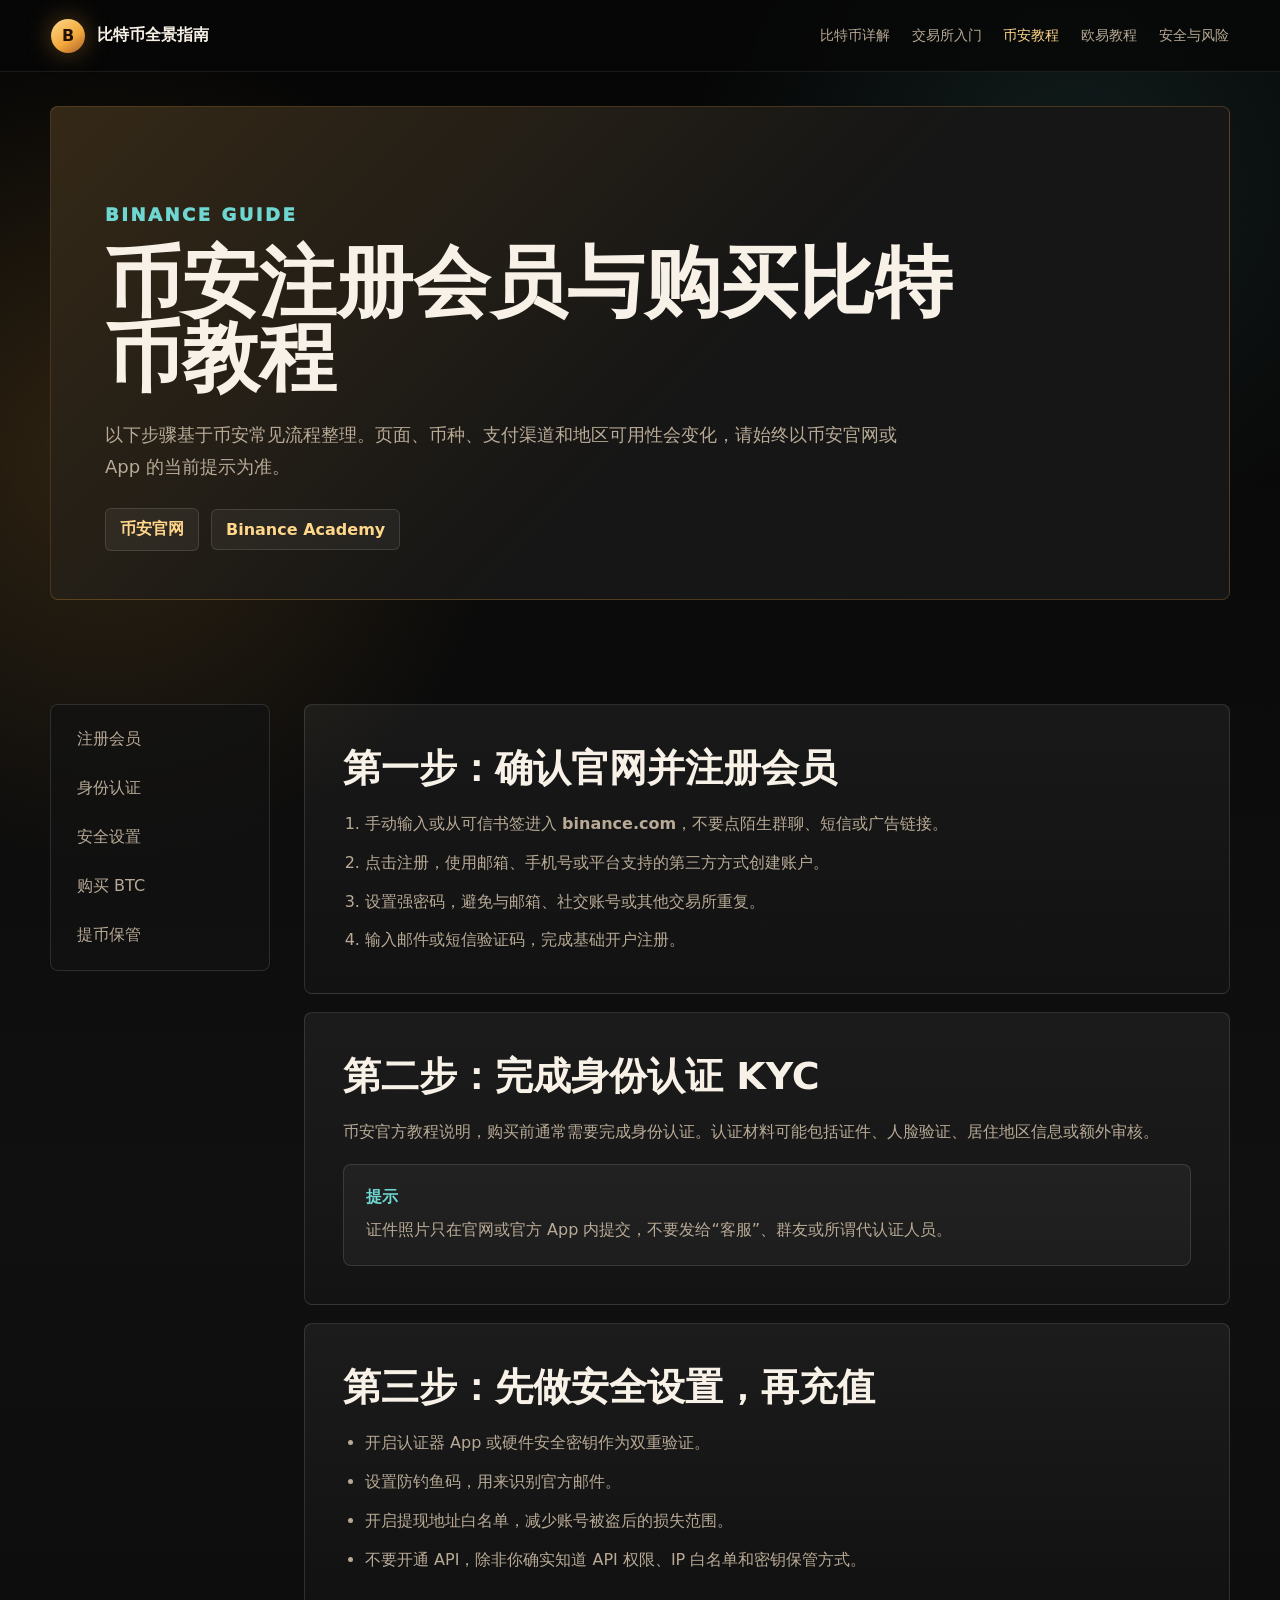
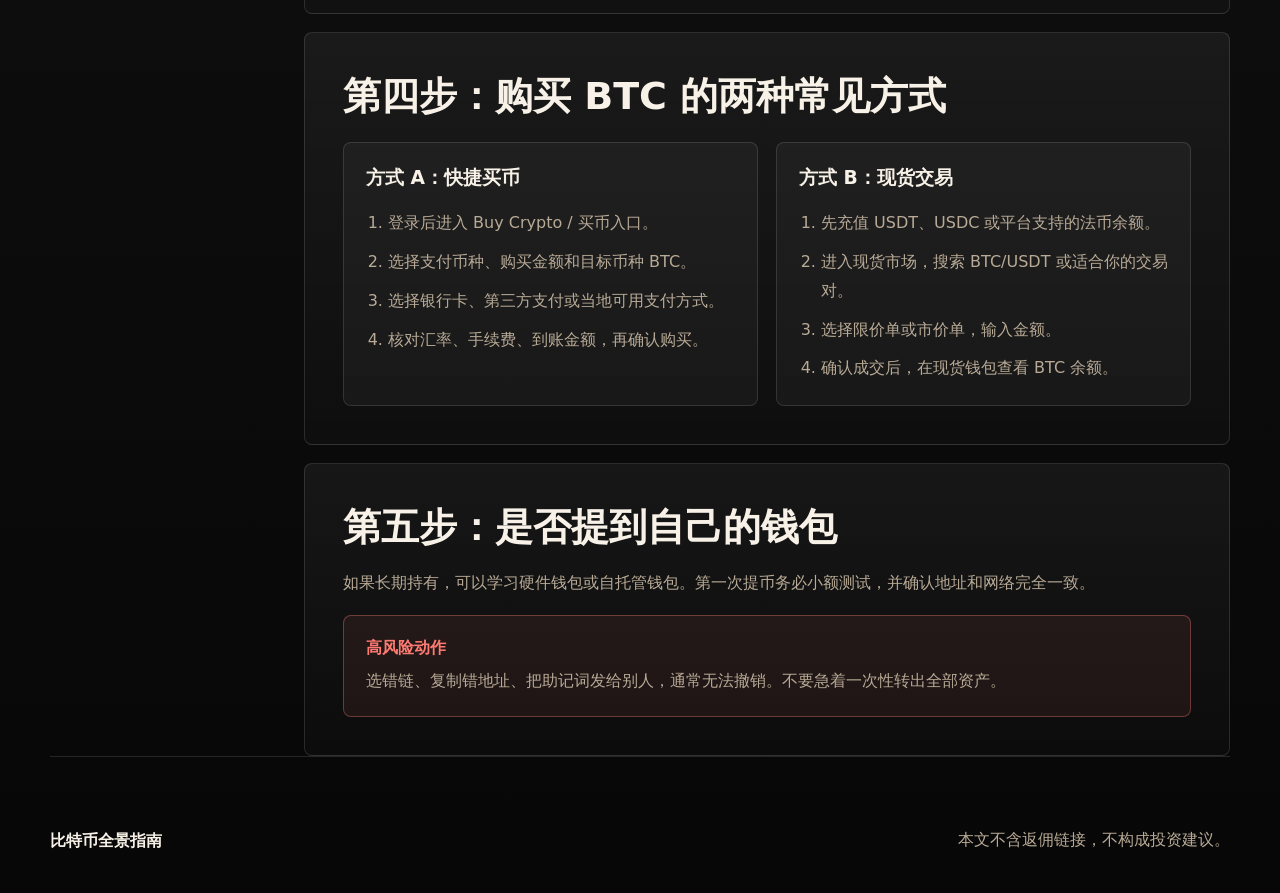
==== binance.html @ 7fe385a3 "Expand bitcoin site with exchange tutorials" ====
<!doctype html>
<html lang="zh-CN">
  <head>
    <meta charset="UTF-8" />
    <meta name="viewport" content="width=device-width, initial-scale=1.0" />
    <title>币安注册与购买教程 | 比特币全景指南</title>
    <meta name="description" content="币安注册会员、身份认证、账户安全、快捷买币和现货购买 BTC 的新手流程。" />
    <link rel="stylesheet" href="style.css" />
  </head>
  <body>
    <header class="site-header">
      <a class="brand" href="index.html"><span class="brand-mark">B</span><span>比特币全景指南</span></a>
      <button class="menu-button" type="button" aria-label="打开导航" aria-expanded="false">☰</button>
      <nav class="nav" aria-label="主要导航">
        <a href="bitcoin.html">比特币详解</a>
        <a href="exchanges.html">交易所入门</a>
        <a class="active" href="binance.html">币安教程</a>
        <a href="okx.html">欧易教程</a>
        <a href="security.html">安全与风险</a>
      </nav>
    </header>

    <main class="subpage">
      <section class="page-hero exchange-hero">
        <p class="eyebrow">Binance Guide</p>
        <h1>币安注册会员与购买比特币教程</h1>
        <p>以下步骤基于币安常见流程整理。页面、币种、支付渠道和地区可用性会变化，请始终以币安官网或 App 的当前提示为准。</p>
        <div class="source-links">
          <a href="https://www.binance.com/" target="_blank" rel="noreferrer">币安官网</a>
          <a href="https://academy.binance.com/" target="_blank" rel="noreferrer">Binance Academy</a>
        </div>
      </section>

      <section class="section tutorial-layout">
        <aside class="toc">
          <a href="#register">注册会员</a>
          <a href="#verify">身份认证</a>
          <a href="#secure">安全设置</a>
          <a href="#buy">购买 BTC</a>
          <a href="#withdraw">提币保管</a>
        </aside>
        <div class="article-stack">
          <article id="register" class="article-block">
            <h2>第一步：确认官网并注册会员</h2>
            <ol class="steps">
              <li>手动输入或从可信书签进入 <strong>binance.com</strong>，不要点陌生群聊、短信或广告链接。</li>
              <li>点击注册，使用邮箱、手机号或平台支持的第三方方式创建账户。</li>
              <li>设置强密码，避免与邮箱、社交账号或其他交易所重复。</li>
              <li>输入邮件或短信验证码，完成基础开户注册。</li>
            </ol>
          </article>
          <article id="verify" class="article-block">
            <h2>第二步：完成身份认证 KYC</h2>
            <p>币安官方教程说明，购买前通常需要完成身份认证。认证材料可能包括证件、人脸验证、居住地区信息或额外审核。</p>
            <div class="tip-box"><strong>提示</strong><span>证件照片只在官网或官方 App 内提交，不要发给“客服”、群友或所谓代认证人员。</span></div>
          </article>
          <article id="secure" class="article-block">
            <h2>第三步：先做安全设置，再充值</h2>
            <ul class="bullet-list">
              <li>开启认证器 App 或硬件安全密钥作为双重验证。</li>
              <li>设置防钓鱼码，用来识别官方邮件。</li>
              <li>开启提现地址白名单，减少账号被盗后的损失范围。</li>
              <li>不要开通 API，除非你确实知道 API 权限、IP 白名单和密钥保管方式。</li>
            </ul>
          </article>
          <article id="buy" class="article-block">
            <h2>第四步：购买 BTC 的两种常见方式</h2>
            <div class="method-grid">
              <div>
                <h3>方式 A：快捷买币</h3>
                <ol class="steps">
                  <li>登录后进入 Buy Crypto / 买币入口。</li>
                  <li>选择支付币种、购买金额和目标币种 BTC。</li>
                  <li>选择银行卡、第三方支付或当地可用支付方式。</li>
                  <li>核对汇率、手续费、到账金额，再确认购买。</li>
                </ol>
              </div>
              <div>
                <h3>方式 B：现货交易</h3>
                <ol class="steps">
                  <li>先充值 USDT、USDC 或平台支持的法币余额。</li>
                  <li>进入现货市场，搜索 BTC/USDT 或适合你的交易对。</li>
                  <li>选择限价单或市价单，输入金额。</li>
                  <li>确认成交后，在现货钱包查看 BTC 余额。</li>
                </ol>
              </div>
            </div>
          </article>
          <article id="withdraw" class="article-block">
            <h2>第五步：是否提到自己的钱包</h2>
            <p>如果长期持有，可以学习硬件钱包或自托管钱包。第一次提币务必小额测试，并确认地址和网络完全一致。</p>
            <div class="danger-box"><strong>高风险动作</strong><span>选错链、复制错地址、把助记词发给别人，通常无法撤销。不要急着一次性转出全部资产。</span></div>
          </article>
        </div>
      </section>
    </main>

    <footer class="site-footer"><p>比特币全景指南</p><span>本文不含返佣链接，不构成投资建议。</span></footer>
    <script src="script.js"></script>
  </body>
</html>
---- style.css ----
:root {
  color-scheme: dark;
  --bg: #070707;
  --panel: #121212;
  --panel-2: #181512;
  --text: #f7f1e7;
  --muted: #b8aa96;
  --gold: #f2a83b;
  --gold-soft: #ffd78a;
  --copper: #a95d2b;
  --cyan: #6ed7d1;
  --green: #59d08d;
  --red: #ff7b72;
  --line: rgba(255, 255, 255, 0.12);
  --shadow: 0 24px 80px rgba(0, 0, 0, 0.36);
}

* { box-sizing: border-box; }
html { scroll-behavior: smooth; }
body {
  margin: 0;
  font-family: Inter, ui-sans-serif, system-ui, -apple-system, BlinkMacSystemFont, "Segoe UI", "PingFang SC",
    "Microsoft YaHei", sans-serif;
  background:
    radial-gradient(circle at 8% 18%, rgba(242, 168, 59, 0.16), transparent 26rem),
    radial-gradient(circle at 84% 6%, rgba(110, 215, 209, 0.1), transparent 24rem),
    linear-gradient(180deg, #050505 0%, #101010 48%, #070707 100%);
  color: var(--text);
}
a { color: inherit; text-decoration: none; }
p { color: var(--muted); line-height: 1.75; }
h1, h2, h3, p { margin-top: 0; }

.site-header {
  position: fixed;
  z-index: 20;
  top: 0;
  left: 0;
  right: 0;
  display: flex;
  align-items: center;
  justify-content: space-between;
  gap: 24px;
  min-height: 72px;
  padding: 16px clamp(20px, 4vw, 56px);
  background: rgba(7, 7, 7, 0.74);
  border-bottom: 1px solid rgba(255, 255, 255, 0.08);
  backdrop-filter: blur(18px);
}
.brand, .nav, .hero-actions, .stats-band, .feature, .supply-note, .source-links { display: flex; align-items: center; }
.brand { gap: 12px; font-weight: 900; white-space: nowrap; }
.brand-mark {
  display: grid;
  place-items: center;
  width: 34px;
  height: 34px;
  border-radius: 50%;
  background: linear-gradient(145deg, var(--gold-soft), var(--gold) 58%, var(--copper));
  color: #221100;
  box-shadow: 0 0 26px rgba(242, 168, 59, 0.35);
}
.nav { gap: clamp(12px, 1.7vw, 24px); color: var(--muted); font-size: 14px; }
.nav a { transition: color 180ms ease; }
.nav a:hover, .nav a.active { color: var(--gold-soft); }
.menu-button {
  display: none;
  width: 42px;
  height: 42px;
  border: 1px solid var(--line);
  border-radius: 6px;
  color: var(--gold-soft);
  background: rgba(255, 255, 255, 0.06);
  font-size: 22px;
}

.hero {
  position: relative;
  min-height: 92vh;
  display: grid;
  align-items: center;
  overflow: hidden;
  padding: 150px clamp(22px, 7vw, 96px) 80px;
}
.hero-image, .hero-shade { position: absolute; inset: 0; }
.hero-image { width: 100%; height: 100%; object-fit: cover; object-position: center; }
.hero-shade {
  background:
    linear-gradient(90deg, rgba(5, 5, 5, 0.96) 0%, rgba(5, 5, 5, 0.82) 34%, rgba(5, 5, 5, 0.28) 70%),
    linear-gradient(180deg, rgba(5, 5, 5, 0.2) 0%, rgba(5, 5, 5, 0.9) 100%);
}
.hero-content { position: relative; z-index: 2; max-width: 780px; }
.eyebrow {
  margin: 0 0 14px;
  color: var(--cyan);
  font-size: 12px;
  font-weight: 950;
  letter-spacing: 0.14em;
  text-transform: uppercase;
}
h1 { max-width: 900px; margin-bottom: 24px; font-size: clamp(44px, 7vw, 88px); line-height: 0.98; }
.hero-copy { max-width: 720px; margin-bottom: 34px; color: #e3d5c0; font-size: clamp(17px, 2vw, 21px); }
.hero-actions { gap: 14px; flex-wrap: wrap; }
.button {
  display: inline-flex;
  align-items: center;
  justify-content: center;
  min-height: 44px;
  padding: 0 18px;
  border: 1px solid var(--line);
  border-radius: 6px;
  font-weight: 800;
}
.button.primary { color: #1b0d00; border-color: transparent; background: linear-gradient(145deg, var(--gold-soft), var(--gold)); }
.button.ghost { background: rgba(255, 255, 255, 0.06); }

.stats-band {
  width: min(1180px, calc(100% - 44px));
  margin: -44px auto 0;
  position: relative;
  z-index: 4;
  justify-content: space-between;
  gap: 1px;
  overflow: hidden;
  border: 1px solid var(--line);
  border-radius: 8px;
  background: rgba(18, 18, 18, 0.92);
  box-shadow: var(--shadow);
  backdrop-filter: blur(18px);
}
.stats-band > div { flex: 1; padding: 26px; background: linear-gradient(180deg, rgba(255, 255, 255, 0.035), rgba(255, 255, 255, 0.01)); }
.stat-value, .stat-label { display: block; }
.stat-value { color: var(--gold-soft); font-size: clamp(22px, 2.6vw, 34px); font-weight: 950; }
.stat-label { margin-top: 8px; color: var(--muted); font-size: 14px; }

.section { width: min(1180px, calc(100% - 44px)); margin: 0 auto; padding: 104px 0 0; }
.section-heading { max-width: 660px; }
.section-heading.wide { max-width: 860px; }
.section-heading h2, .split-panel h2 { margin-bottom: 18px; font-size: clamp(32px, 4.2vw, 58px); line-height: 1.08; }

.page-grid, .prep-grid, .security-grid, .method-grid, .risk-grid {
  display: grid;
  gap: 18px;
}
.page-grid { grid-template-columns: repeat(5, 1fr); margin-top: 36px; }
.page-card, .prep-grid article, .article-block, .risk-card, .checklist div {
  border: 1px solid var(--line);
  border-radius: 8px;
  background: linear-gradient(180deg, rgba(255, 255, 255, 0.055), rgba(255, 255, 255, 0.02));
}
.page-card { min-height: 250px; padding: 24px; transition: transform 180ms ease, border-color 180ms ease; }
.page-card:hover { transform: translateY(-4px); border-color: rgba(242, 168, 59, 0.5); }
.page-card span, .prep-grid span { color: var(--gold-soft); font-weight: 950; }
.page-card h3, .prep-grid h3 { margin: 24px 0 12px; font-size: 22px; }

.split-panel {
  display: grid;
  grid-template-columns: 0.9fr 1.1fr;
  gap: clamp(34px, 6vw, 76px);
  align-items: start;
}
.checklist { display: grid; gap: 14px; }
.checklist div { padding: 22px; }
.checklist strong, .checklist span { display: block; }
.checklist strong { color: var(--gold-soft); margin-bottom: 8px; }
.checklist span { color: var(--muted); line-height: 1.65; }

.subpage { padding-top: 72px; }
.page-hero {
  width: min(1180px, calc(100% - 44px));
  margin: 0 auto;
  padding: 92px 0 34px;
}
.page-hero h1 { font-size: clamp(42px, 6vw, 78px); }
.page-hero p { max-width: 820px; font-size: 18px; }
.exchange-hero {
  padding: 92px clamp(24px, 5vw, 54px) 48px;
  margin-top: 34px;
  border: 1px solid rgba(242, 168, 59, 0.22);
  border-radius: 8px;
  background: linear-gradient(135deg, rgba(242, 168, 59, 0.16), rgba(255, 255, 255, 0.025) 56%), #101010;
}
.okx-tone { border-color: rgba(110, 215, 209, 0.25); background: linear-gradient(135deg, rgba(110, 215, 209, 0.14), rgba(255, 255, 255, 0.025) 56%), #101010; }
.source-links { gap: 12px; flex-wrap: wrap; margin-top: 26px; }
.source-links a {
  padding: 10px 14px;
  border: 1px solid var(--line);
  border-radius: 6px;
  color: var(--gold-soft);
  background: rgba(255, 255, 255, 0.05);
  font-weight: 800;
}

.content-layout, .tutorial-layout {
  display: grid;
  grid-template-columns: 220px minmax(0, 1fr);
  gap: 34px;
  align-items: start;
}
.toc {
  position: sticky;
  top: 96px;
  display: grid;
  gap: 8px;
  padding: 14px;
  border: 1px solid var(--line);
  border-radius: 8px;
  background: rgba(18, 18, 18, 0.78);
}
.toc a { padding: 10px 12px; border-radius: 6px; color: var(--muted); }
.toc a:hover { color: var(--gold-soft); background: rgba(255, 255, 255, 0.05); }
.article-stack { display: grid; gap: 18px; }
.article-block { padding: clamp(24px, 4vw, 38px); }
.article-block h2 { font-size: clamp(26px, 3vw, 38px); margin-bottom: 16px; }

.flow, .metric-row {
  display: grid;
  gap: 12px;
  margin-top: 22px;
}
.flow { grid-template-columns: repeat(5, 1fr); }
.flow span, .metric-row div {
  padding: 16px;
  border: 1px solid var(--line);
  border-radius: 8px;
  text-align: center;
  background: rgba(255, 255, 255, 0.04);
}
.metric-row { grid-template-columns: repeat(3, 1fr); }
.metric-row strong, .metric-row span { display: block; }
.metric-row strong { color: var(--gold-soft); font-size: 30px; }
.metric-row span { color: var(--muted); margin-top: 6px; }

.prep-grid { grid-template-columns: repeat(4, 1fr); margin-top: 32px; }
.prep-grid article { min-height: 220px; padding: 24px; }
.compare-table {
  margin-top: 28px;
  overflow: hidden;
  border: 1px solid var(--line);
  border-radius: 8px;
}
.table-row { display: grid; grid-template-columns: 1fr 1.2fr 2fr; gap: 1px; background: var(--line); }
.table-row span { padding: 18px; background: #101010; color: var(--muted); line-height: 1.6; }
.table-row.head span { color: var(--gold-soft); font-weight: 900; background: #17120d; }
.route-cards { display: grid; grid-template-columns: 1fr 1fr; gap: 18px; }
.route-card {
  min-height: 240px;
  padding: 32px;
  border: 1px solid var(--line);
  border-radius: 8px;
  background: linear-gradient(135deg, rgba(242, 168, 59, 0.16), rgba(255, 255, 255, 0.03));
}
.route-card.okx { background: linear-gradient(135deg, rgba(110, 215, 209, 0.14), rgba(255, 255, 255, 0.03)); }

.steps, .bullet-list { margin: 0; padding-left: 22px; color: var(--muted); line-height: 1.8; }
.steps li + li, .bullet-list li + li { margin-top: 10px; }
.method-grid { grid-template-columns: 1fr 1fr; margin-top: 20px; }
.method-grid > div, .tip-box, .danger-box {
  padding: 22px;
  border: 1px solid var(--line);
  border-radius: 8px;
  background: rgba(255, 255, 255, 0.04);
}
.tip-box, .danger-box { display: grid; gap: 8px; margin-top: 18px; }
.tip-box strong { color: var(--cyan); }
.danger-box { border-color: rgba(255, 123, 114, 0.35); background: rgba(255, 123, 114, 0.08); }
.danger-box strong { color: var(--red); }
.tip-box span, .danger-box span { color: var(--muted); line-height: 1.7; }

.risk-grid { grid-template-columns: 1fr 1fr; }
.risk-card { padding: clamp(24px, 4vw, 38px); }
.risk-card.good h2 { color: var(--green); }
.risk-card.bad h2 { color: var(--red); }
.risk-card li { margin-top: 10px; color: var(--muted); line-height: 1.7; }

.accordion { border-top: 1px solid var(--line); margin-top: 30px; }
.accordion-item {
  width: 100%;
  min-height: 72px;
  display: flex;
  align-items: center;
  justify-content: space-between;
  gap: 16px;
  padding: 0;
  border: 0;
  border-bottom: 1px solid var(--line);
  color: var(--text);
  background: transparent;
  font: inherit;
  font-size: 21px;
  font-weight: 850;
  text-align: left;
  cursor: pointer;
}
.accordion-item small {
  display: grid;
  place-items: center;
  width: 34px;
  height: 34px;
  border: 1px solid var(--line);
  border-radius: 50%;
  color: var(--gold-soft);
  font-size: 20px;
}
.accordion-panel { display: none; padding: 0 0 24px; border-bottom: 1px solid var(--line); }
.accordion-panel.open { display: block; }

.site-footer {
  display: flex;
  justify-content: space-between;
  gap: 20px;
  width: min(1180px, calc(100% - 44px));
  margin: 0 auto;
  padding: 70px 0 38px;
  border-top: 1px solid var(--line);
}
.site-footer p { margin: 0; font-weight: 950; color: var(--text); }
.site-footer span { color: var(--muted); line-height: 1.65; }

@media (max-width: 1080px) {
  .page-grid, .prep-grid { grid-template-columns: repeat(2, 1fr); }
  .content-layout, .tutorial-layout { grid-template-columns: 1fr; }
  .toc { position: static; grid-template-columns: repeat(3, 1fr); }
}

@media (max-width: 840px) {
  .site-header { position: absolute; align-items: flex-start; }
  .menu-button { display: grid; place-items: center; }
  .nav {
    display: none;
    position: absolute;
    top: 70px;
    left: 18px;
    right: 18px;
    padding: 14px;
    border: 1px solid var(--line);
    border-radius: 8px;
    background: rgba(7, 7, 7, 0.96);
  }
  .nav.open { display: grid; }
  .hero { min-height: 840px; }
  .stats-band, .split-panel, .method-grid, .risk-grid, .route-cards, .table-row, .site-footer {
    display: grid;
    grid-template-columns: 1fr;
  }
  .flow, .metric-row { grid-template-columns: 1fr; }
}

@media (max-width: 560px) {
  .brand span:last-child { font-size: 14px; }
  .hero { padding: 118px 22px 64px; }
  h1 { font-size: 42px; }
  .button { width: 100%; }
  .section, .page-hero, .stats-band, .site-footer { width: calc(100% - 36px); }
  .page-grid, .prep-grid, .toc { grid-template-columns: 1fr; }
}
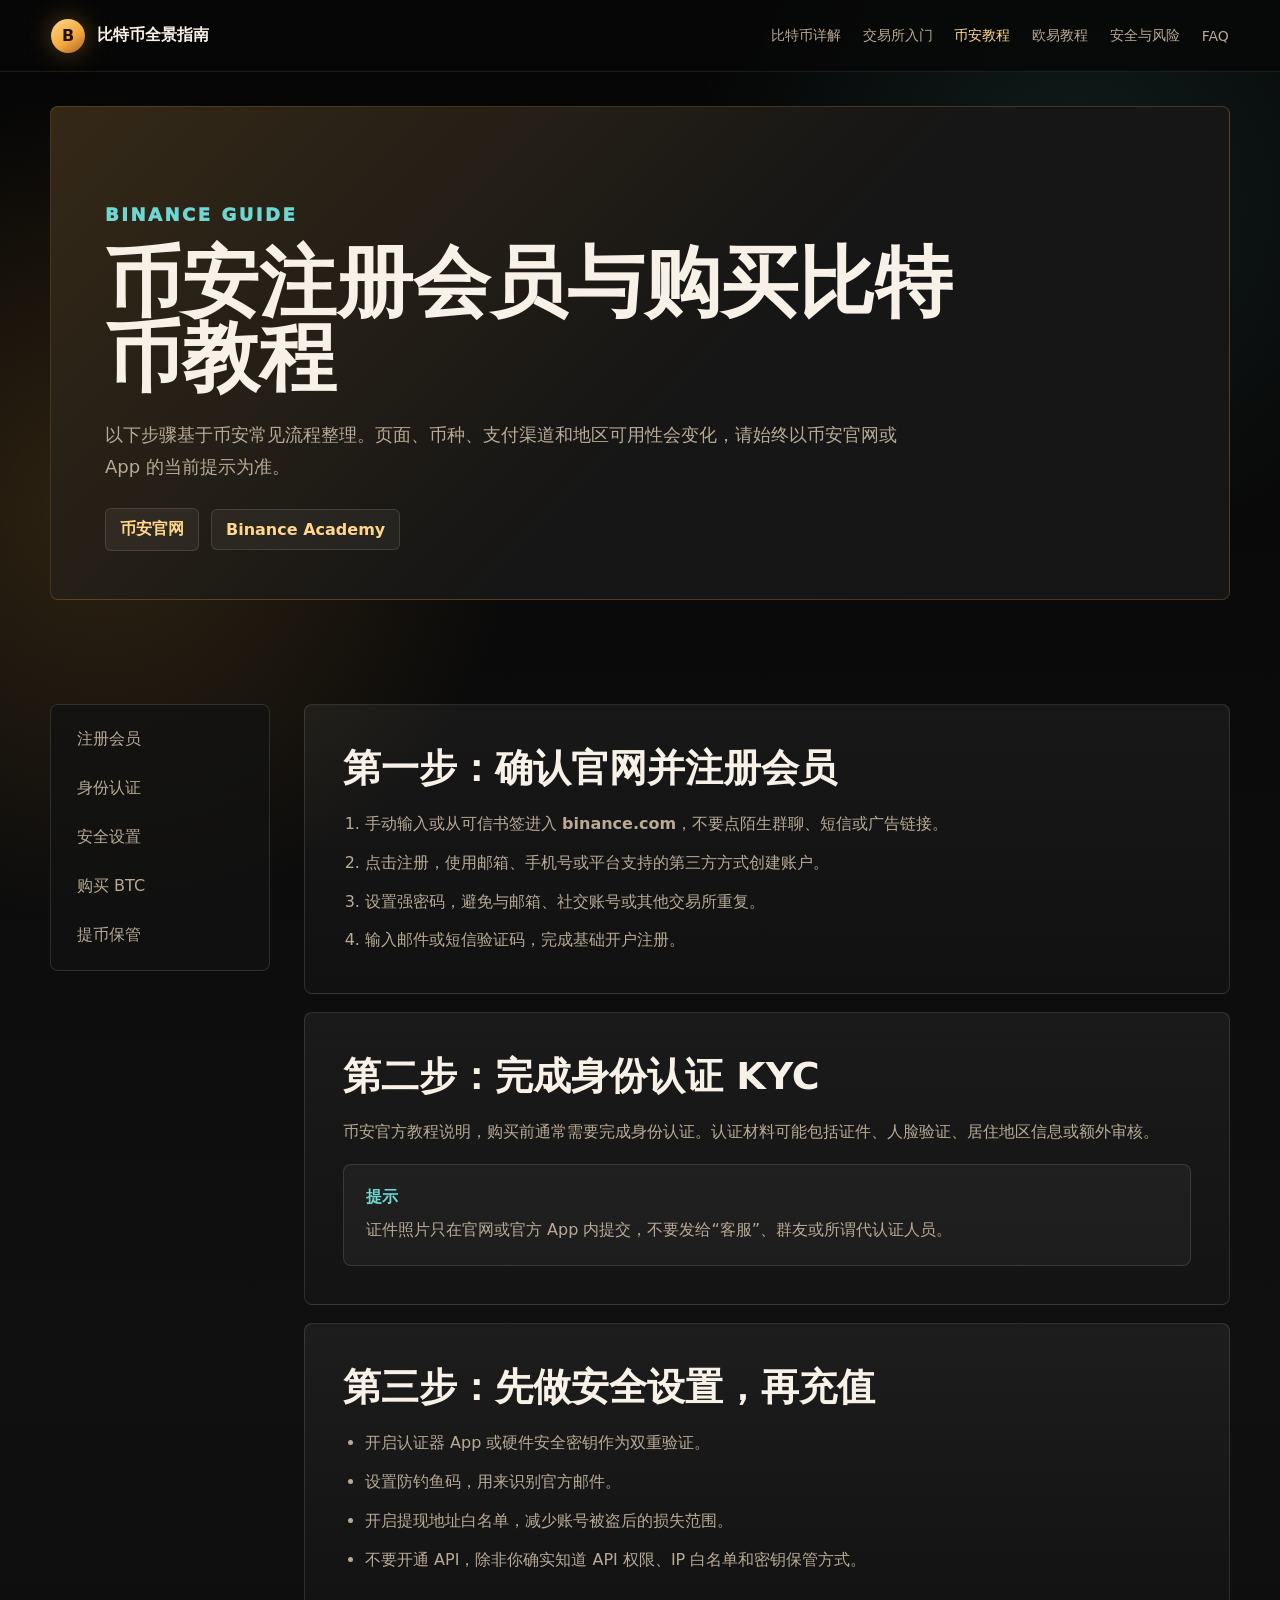
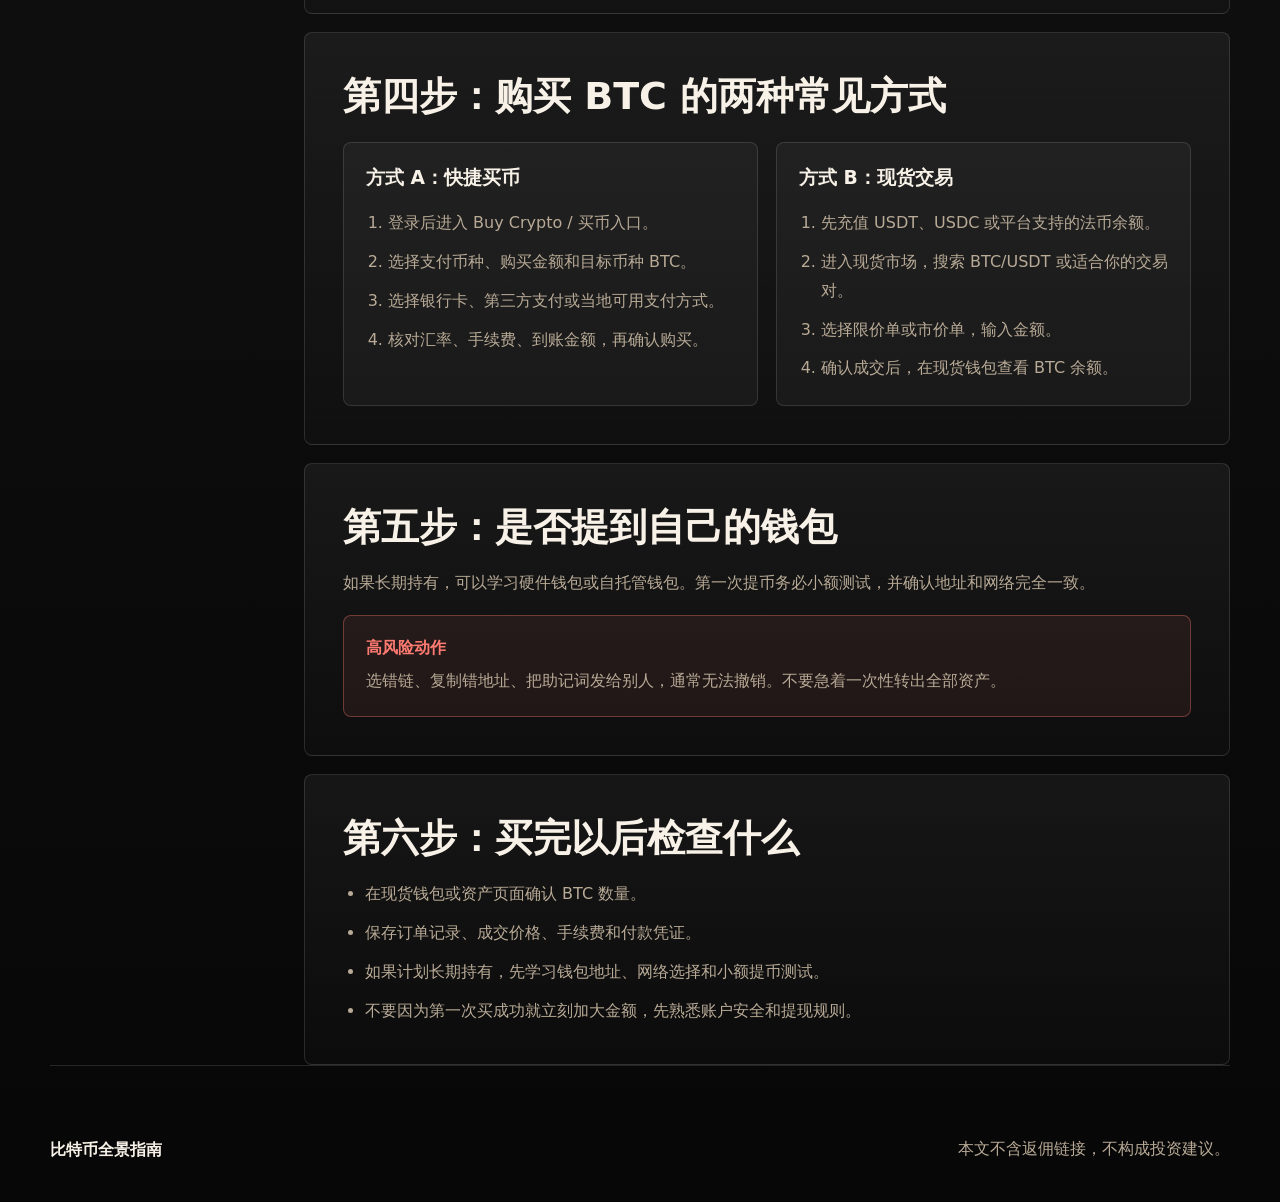
==== commit f73a1b7e: "Add FAQ and glossary pages" ====
--- a/binance.html
+++ b/binance.html
@@ -17,6 +17,7 @@
         <a class="active" href="binance.html">币安教程</a>
         <a href="okx.html">欧易教程</a>
         <a href="security.html">安全与风险</a>
+        <a href="faq.html">FAQ</a>
       </nav>
     </header>
 
@@ -91,6 +92,15 @@
             <p>如果长期持有，可以学习硬件钱包或自托管钱包。第一次提币务必小额测试，并确认地址和网络完全一致。</p>
             <div class="danger-box"><strong>高风险动作</strong><span>选错链、复制错地址、把助记词发给别人，通常无法撤销。不要急着一次性转出全部资产。</span></div>
           </article>
+          <article class="article-block">
+            <h2>第六步：买完以后检查什么</h2>
+            <ul class="bullet-list">
+              <li>在现货钱包或资产页面确认 BTC 数量。</li>
+              <li>保存订单记录、成交价格、手续费和付款凭证。</li>
+              <li>如果计划长期持有，先学习钱包地址、网络选择和小额提币测试。</li>
+              <li>不要因为第一次买成功就立刻加大金额，先熟悉账户安全和提现规则。</li>
+            </ul>
+          </article>
         </div>
       </section>
     </main>
--- a/style.css
+++ b/style.css
@@ -137,12 +137,12 @@
 .section-heading.wide { max-width: 860px; }
 .section-heading h2, .split-panel h2 { margin-bottom: 18px; font-size: clamp(32px, 4.2vw, 58px); line-height: 1.08; }
 
-.page-grid, .prep-grid, .security-grid, .method-grid, .risk-grid {
+.page-grid, .prep-grid, .security-grid, .method-grid, .risk-grid, .path-steps, .glossary-grid {
   display: grid;
   gap: 18px;
 }
-.page-grid { grid-template-columns: repeat(5, 1fr); margin-top: 36px; }
-.page-card, .prep-grid article, .article-block, .risk-card, .checklist div {
+.page-grid { grid-template-columns: repeat(auto-fit, minmax(190px, 1fr)); margin-top: 36px; }
+.page-card, .prep-grid article, .article-block, .risk-card, .checklist div, .path-steps div, .glossary-grid div {
   border: 1px solid var(--line);
   border-radius: 8px;
   background: linear-gradient(180deg, rgba(255, 255, 255, 0.055), rgba(255, 255, 255, 0.02));
@@ -163,6 +163,32 @@
 .checklist strong, .checklist span { display: block; }
 .checklist strong { color: var(--gold-soft); margin-bottom: 8px; }
 .checklist span { color: var(--muted); line-height: 1.65; }
+
+.path-steps {
+  grid-template-columns: repeat(4, 1fr);
+  margin-top: 32px;
+}
+.path-steps div {
+  min-height: 190px;
+  padding: 24px;
+}
+.path-steps span {
+  display: grid;
+  place-items: center;
+  width: 38px;
+  height: 38px;
+  margin-bottom: 18px;
+  border-radius: 50%;
+  background: var(--gold);
+  color: #211000;
+  font-weight: 950;
+}
+.path-steps strong {
+  display: block;
+  margin-bottom: 10px;
+  color: var(--gold-soft);
+  font-size: 20px;
+}
 
 .subpage { padding-top: 72px; }
 .page-hero {
@@ -271,6 +297,31 @@
 .risk-card.good h2 { color: var(--green); }
 .risk-card.bad h2 { color: var(--red); }
 .risk-card li { margin-top: 10px; color: var(--muted); line-height: 1.7; }
+
+.faq-layout {
+  max-width: 980px;
+}
+
+.glossary-grid {
+  grid-template-columns: repeat(4, 1fr);
+}
+.glossary-grid div {
+  min-height: 142px;
+  padding: 22px;
+}
+.glossary-grid strong,
+.glossary-grid span {
+  display: block;
+}
+.glossary-grid strong {
+  margin-bottom: 10px;
+  color: var(--gold-soft);
+  font-size: 20px;
+}
+.glossary-grid span {
+  color: var(--muted);
+  line-height: 1.65;
+}
 
 .accordion { border-top: 1px solid var(--line); margin-top: 30px; }
 .accordion-item {
@@ -306,6 +357,7 @@
 
 .site-footer {
   display: flex;
+  align-items: center;
   justify-content: space-between;
   gap: 20px;
   width: min(1180px, calc(100% - 44px));
@@ -315,9 +367,15 @@
 }
 .site-footer p { margin: 0; font-weight: 950; color: var(--text); }
 .site-footer span { color: var(--muted); line-height: 1.65; }
+.footer-links {
+  display: flex;
+  gap: 14px;
+  color: var(--gold-soft);
+  font-weight: 800;
+}
 
 @media (max-width: 1080px) {
-  .page-grid, .prep-grid { grid-template-columns: repeat(2, 1fr); }
+  .page-grid, .prep-grid, .path-steps, .glossary-grid { grid-template-columns: repeat(2, 1fr); }
   .content-layout, .tutorial-layout { grid-template-columns: 1fr; }
   .toc { position: static; grid-template-columns: repeat(3, 1fr); }
 }
@@ -351,5 +409,5 @@
   h1 { font-size: 42px; }
   .button { width: 100%; }
   .section, .page-hero, .stats-band, .site-footer { width: calc(100% - 36px); }
-  .page-grid, .prep-grid, .toc { grid-template-columns: 1fr; }
-}
+  .page-grid, .prep-grid, .toc, .path-steps, .glossary-grid { grid-template-columns: 1fr; }
+}
